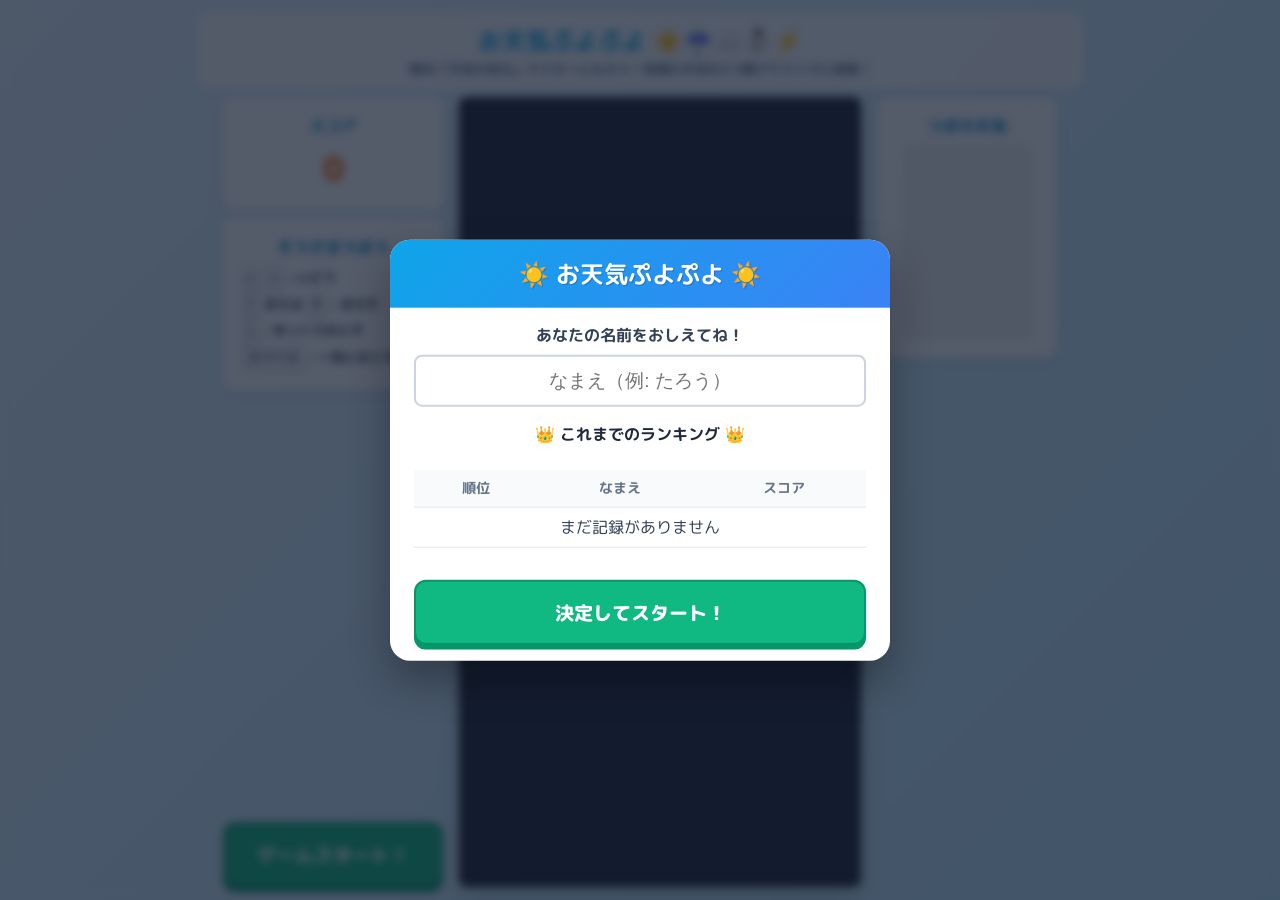
==== index.html @ d5049579 "Initial commit" ====
<!DOCTYPE html>
<html lang="ja">
<head>
    <meta charset="UTF-8">
    <meta name="viewport" content="width=device-width, initial-scale=1.0">
    <title>お天気ぷよぷよ - 理科5年「天気の変化」</title>
    <link rel="preconnect" href="https://fonts.googleapis.com">
    <link rel="preconnect" href="https://fonts.gstatic.com" crossorigin>
    <link href="https://fonts.googleapis.com/css2?family=M+PLUS+Rounded+1c:wght@500;700;800&display=swap" rel="stylesheet">
    <link rel="stylesheet" href="style.css">
</head>
<body>
    <div id="app">
        <header class="game-header">
            <h1>お天気ぷよぷよ ☀️☔☁️⛄⚡</h1>
            <p>理科「天気の変化」マスターになろう！同類の天気を4つ繋げてクイズに挑戦！</p>
        </header>

        <main class="game-container">
            <aside class="left-panel">
                <div class="panel-box score-box">
                    <h2>スコア</h2>
                    <div id="score" class="score-value">0</div>
                    <div id="chain-counter" class="chain-value hidden">1連鎖！</div>
                </div>
                
                <div class="panel-box instructions">
                    <h3>そうさほうほう</h3>
                    <ul>
                        <li><kbd>←</kbd> <kbd>→</kbd> : いどう</li>
                        <li><kbd>↑</kbd> または <kbd>X</kbd> : まわす</li>
                        <li><kbd>↓</kbd> : ゆっくりおとす</li>
                        <li><kbd>スペース</kbd> : 一気におとす</li>
                    </ul>
                </div>
                
                <button id="start-btn" class="btn btn-start">ゲームスタート！</button>
            </aside>

            <div class="board-frame-container">
                <div id="game-board" class="game-board">
                    <!-- JavaScriptでグリッド(6x12)を生成 -->
                </div>
            </div>

            <aside class="right-panel">
                <div class="panel-box next-box">
                    <h2>つぎの天気</h2>
                    <div id="next-puyo-board" class="next-puyo-board">
                        <!-- JSでネクスト表示 -->
                    </div>
                </div>
                <!-- デバッグ用またはリセット用 -->
            </aside>
        </main>
        
        <!-- モーダル: 共通のオーバーレイ -->
        <div id="overlay" class="overlay"></div>
        
        <!-- 名前入力・トップモーダル -->
        <div id="name-modal" class="modal">
            <div class="modal-header quiz-header">
                <h2>☀️ お天気ぷよぷよ ☀️</h2>
            </div>
            <div class="modal-body text-center">
                <p style="margin-bottom: 0.5rem; font-weight: bold;">あなたの名前をおしえてね！</p>
                <input type="text" id="player-name" class="name-input" placeholder="なまえ（例: たろう）" maxlength="10">
                
                <h3 style="margin-bottom: 0.5rem; font-size: 1rem; color: #1e293b;">👑 これまでのランキング 👑</h3>
                <div style="max-height: 150px; overflow-y: auto; margin-bottom: 1rem;">
                    <table class="ranking-table">
                        <thead><tr><th>順位</th><th>なまえ</th><th>スコア</th></tr></thead>
                        <tbody id="top-ranking-list">
                            <!-- JSで挿入 -->
                        </tbody>
                    </table>
                </div>

                <button id="name-submit-btn" class="btn btn-start">決定してスタート！</button>
            </div>
        </div>
        
        <!-- クイズモーダル -->
        <div id="quiz-modal" class="modal hidden">
            <div class="modal-header quiz-header">
                <h2>☁️ 天気クイズ！ ☁️</h2>
                <span class="quiz-badge">ぷよを消したボーナスチャンス</span>
            </div>
            <div class="modal-body">
                <p id="quiz-question" class="quiz-question">日本の夏の天気の特徴はどれ？</p>
                <div id="quiz-choices" class="quiz-choices">
                    <!-- 選択肢が挿入される -->
                </div>
            </div>
            <div id="quiz-feedback" class="quiz-feedback hidden">
                <span id="quiz-icon" class="quiz-icon">⭕</span>
                <p id="quiz-explanation" class="quiz-explanation">解説がここに入ります。</p>
                <button id="quiz-next-btn" class="btn btn-next hidden">つぎへ</button>
            </div>
        </div>

        <!-- ゲームオーバー＆ランキングモーダル -->
        <div id="game-over-modal" class="modal hidden">
            <div class="modal-header gameover-header">
                <h2>ゲームオーバー！</h2>
            </div>
            <div class="modal-body text-center">
                <p style="font-size: 1.2rem; margin-bottom: 0.5rem;">あなたのスコア</p>
                <div id="final-score" style="font-size: 3rem; color: #ff5722; font-weight: 800; margin-bottom: 0.5rem;">1200</div>
                <p style="color: #555; margin-bottom: 1rem;">たくさん学んでエライ！</p>
                
                <h3 style="margin-bottom: 0.5rem; color: #1e293b;">👑 ランキング 👑</h3>
                <div style="max-height: 150px; overflow-y: auto; margin-bottom: 1rem;">
                    <table class="ranking-table">
                        <thead><tr><th>順位</th><th>なまえ</th><th>スコア</th></tr></thead>
                        <tbody id="ranking-list">
                            <!-- JSで挿入 -->
                        </tbody>
                    </table>
                </div>

                <button id="restart-btn" class="btn btn-start" style="margin-top: 0.5rem; display: inline-block;">もういちど遊ぶ</button>
            </div>
        </div>

    </div>
    
    <!-- Audio Elements (optional for effects, initially just base elements without src, UI only fallback) -->
    <script src="app.js"></script>
</body>
</html>
---- style.css ----
:root {
    --bg-main: #e0f2fe;
    --primary: #0ea5e9;
    --primary-shadow: #0284c7;
    --text-main: #334155;
    --text-light: #64748b;
    --board-bg: rgba(255, 255, 255, 0.4);
    --grid-size: max(25px, min(65px, calc((100vh - 110px) / 12)));
    
    /* Weather Colors */
    --c-sunny: #fbbf24;
    --c-rainy: #3b82f6;
    --c-cloudy: #94a3b8;
    --c-snow: #e2e8f0;
    --c-thunder: #fcd34d;
}

* { box-sizing: border-box; margin: 0; padding: 0; }

body {
    font-family: 'M PLUS Rounded 1c', sans-serif;
    background: linear-gradient(135deg, #e0f2fe 0%, #bae6fd 100%);
    color: var(--text-main);
    min-height: 100vh;
    display: flex;
    justify-content: center;
    align-items: center;
    overflow: hidden;
    user-select: none;
}

#app {
    width: 100%;
    max-width: 900px;
    padding: 0.5rem;
    display: flex;
    flex-direction: column;
    gap: 0.5rem;
}

.game-header {
    text-align: center;
    background: rgba(255, 255, 255, 0.7);
    border-radius: 12px;
    padding: 0.5rem;
    box-shadow: 0 2px 10px rgba(0,0,0,0.05);
    backdrop-filter: blur(5px);
    border: 2px solid white;
}
.game-header h1 {
    font-size: 1.5rem;
    color: var(--primary);
    text-shadow: 1px 1px 0px white;
    margin: 0;
}
.game-header p {
    font-weight: 700;
    font-size: 0.8rem;
    color: var(--text-light);
    margin-top: 0.1rem;
}

.game-container {
    display: flex;
    justify-content: center;
    align-items: stretch;
    gap: 1rem;
    height: calc(var(--grid-size) * 12 + 10px);
}

.panel-box {
    background: rgba(255, 255, 255, 0.85);
    border-radius: 12px;
    padding: 1rem;
    box-shadow: 0 4px 12px rgba(0,0,0,0.08);
    border: 2px solid white;
    margin-bottom: 0.5rem;
}
.panel-box h2, .panel-box h3 {
    margin-bottom: 0.4rem;
    font-size: 1rem;
    color: var(--primary-shadow);
    text-align: center;
}

.left-panel { width: 220px; display: flex; flex-direction: column; }
.right-panel { width: 180px; }

.score-box { text-align: center; }
.score-value {
    font-size: 2rem;
    font-weight: 800;
    color: #f97316;
    text-shadow: 1px 1px 0px #fdba74;
}
.chain-value {
    color: #ef4444;
    font-weight: 800;
    font-size: 1.1rem;
    animation: bounce 0.4s infinite alternate;
}
@keyframes bounce { from { transform: translateY(0); } to { transform: translateY(-3px); } }

.instructions ul { list-style: none; font-weight: 700; font-size: 0.8rem; line-height: 1.6; }
kbd {
    background: #f1f5f9; border: 1px solid #cbd5e1; border-bottom-width: 2px;
    border-radius: 4px; padding: 0.1rem 0.3rem; font-family: monospace; display: inline-block;
}

.btn {
    border: none; border-radius: 12px; font-family: 'M PLUS Rounded 1c', sans-serif;
    font-weight: 800; font-size: 1.2rem; cursor: pointer; transition: all 0.2s;
    text-align: center; outline: none;
}
.btn:active { transform: translateY(3px); box-shadow: none !important; }
.btn-start {
    background: #10b981; color: white; padding: 1rem; width: 100%; margin-top: auto;
    box-shadow: 0 5px 0 #059669; border: 2px solid #059669;
}
.btn-start:hover { background: #34d399; }
.btn-next { background: #0ea5e9; color: white; padding: 0.8rem 1.5rem; box-shadow: 0 4px 0 #0284c7; }

/* Grid Area */
.board-frame-container {
    background: rgba(30, 41, 59, 0.9);
    border-radius: 8px;
    padding: 6px;
    box-shadow: inset 0 0 15px rgba(0,0,0,0.5), 0 5px 20px rgba(0,0,0,0.2);
}
.game-board {
    position: relative;
    width: calc(var(--grid-size) * 6);
    height: calc(var(--grid-size) * 12);
    background: rgba(15, 23, 42, 0.5); /* Field inner bg */
    border-radius: 6px;
    overflow: hidden;
}
.next-puyo-board {
    position: relative;
    width: calc(var(--grid-size) * 2);
    height: calc(var(--grid-size) * 3);
    margin: 0 auto;
    background: rgba(0, 0, 0, 0.05); border-radius: 8px;
}

/* Puyo Styling */
.puyo {
    position: absolute;
    width: var(--grid-size);
    height: var(--grid-size);
    /* Soft border radius by default, can be modified for connections later */
    border-radius: 50%;
    display: flex; justify-content: center; align-items: center;
    font-size: calc(var(--grid-size) * 0.55);
    transition: transform 0.1s linear; /* Smooth falling */
    z-index: 5;
    box-shadow: inset -2px -2px 6px rgba(0,0,0,0.2), inset 2px 2px 6px rgba(255,255,255,0.4);
}

.puyo.falling {
    z-index: 10;
}

/* Base styles for types */
.puyo[data-type="1"] { background-color: var(--c-sunny); } /* 晴れ */
.puyo[data-type="2"] { background-color: var(--c-rainy); } /* 雨 */
.puyo[data-type="3"] { background-color: var(--c-cloudy); } /* 曇り */
.puyo[data-type="4"] { background-color: var(--c-snow); } /* 雪 */
.puyo[data-type="5"] { background-color: var(--c-thunder); } /* 雷 */

/* Icon handling */
.puyo::after { content: attr(data-icon); }

/* Erase animation */
.puyo-vanishing {
    animation: pop 0.4s ease-out forwards;
}
@keyframes pop {
    0% { transform: scale(1); opacity: 1; }
    50% { transform: scale(1.3); opacity: 0.8; }
    100% { transform: scale(0); opacity: 0; }
}

/* Modals */
.overlay {
    position: fixed; inset: 0; background: rgba(15, 23, 42, 0.7);
    backdrop-filter: blur(4px); z-index: 99;
}
.modal {
    position: fixed; top: 50%; left: 50%; transform: translate(-50%, -50%);
    width: 90%; max-width: 500px;
    background: white; border-radius: 20px; z-index: 100;
    box-shadow: 0 20px 40px rgba(0,0,0,0.3); overflow: hidden;
    animation: modalSlideIn 0.3s cubic-bezier(0.175, 0.885, 0.32, 1.275);
    max-height: 95vh;
    display: flex;
    flex-direction: column;
}
@keyframes modalSlideIn {
    from { opacity: 0; transform: translate(-50%, -40%) scale(0.9); }
    to { opacity: 1; transform: translate(-50%, -50%) scale(1); }
}

.modal-header { padding: 1rem; text-align: center; color: white; flex-shrink: 0; }
.quiz-header { background: linear-gradient(135deg, #0ea5e9, #3b82f6); }
.gameover-header { background: linear-gradient(135deg, #ef4444, #b91c1c); }
.modal-header h2 { font-size: 1.5rem; text-shadow: 1px 1px 0 rgba(0,0,0,0.2); margin: 0; }
.quiz-badge { display: inline-block; background: #fbbf24; color: #78350f; font-size: 0.8rem; font-weight: bold; padding: 2px 8px; border-radius: 12px; margin-top: 5px; }

.modal-body { padding: 1rem 1.5rem; overflow-y: auto; flex: 1; }
.quiz-question { font-size: 1.15rem; font-weight: 800; margin-bottom: 1rem; text-align: center; }

.quiz-choices { display: flex; flex-direction: column; gap: 0.5rem; }
.choice-btn {
    background: #f1f5f9; border: 2px solid #cbd5e1; border-radius: 10px;
    padding: 0.8rem; font-size: 1rem; font-weight: 700; cursor: pointer;
    text-align: left; transition: all 0.2s; color: var(--text-main);
}
.choice-btn:hover:not(:disabled) { background: #e2e8f0; border-color: #94a3b8; transform: translateX(5px); }
.choice-btn.correct { background: #dcfce7; border-color: #22c55e; color: #15803d; }
.choice-btn.wrong { background: #fee2e2; border-color: #ef4444; color: #b91c1c; }
.choice-btn:disabled { cursor: default; }

.quiz-feedback {
    background: #f8fafc; border-top: 1px solid #e2e8f0; padding: 1rem;
    text-align: center; display: flex; flex-direction: column; align-items: center; gap: 0.5rem; flex-shrink: 0;
}
.quiz-icon { font-size: 2rem; animation: popIcon 0.5s cubic-bezier(0.175, 0.885, 0.32, 1.275); margin: 0; }
@keyframes popIcon { 0% { transform: scale(0); } 100% { transform: scale(1); } }
.quiz-explanation { font-size: 0.95rem; font-weight: 700; color: var(--text-main); line-height: 1.4; margin: 0; }

/* Ranking Forms */
.name-input { width: 100%; padding: 0.8rem; border-radius: 8px; border: 2px solid #cbd5e1; font-size: 1.2rem; margin-bottom: 1rem; text-align: center; }
.ranking-table { width: 100%; border-collapse: collapse; margin-block: 1rem; }
.ranking-table th, .ranking-table td { padding: 0.5rem; text-align: center; border-bottom: 1px solid #e2e8f0; }
.ranking-table th { background: #f8fafc; color: #64748b; font-size: 0.9rem; }
.ranking-table tr.my-score { background: #fffbeb; font-weight: bold; color: #d97706; }
.medal { font-size: 1.2rem; }

.hidden { display: none !important; }
.text-center { text-align: center; }
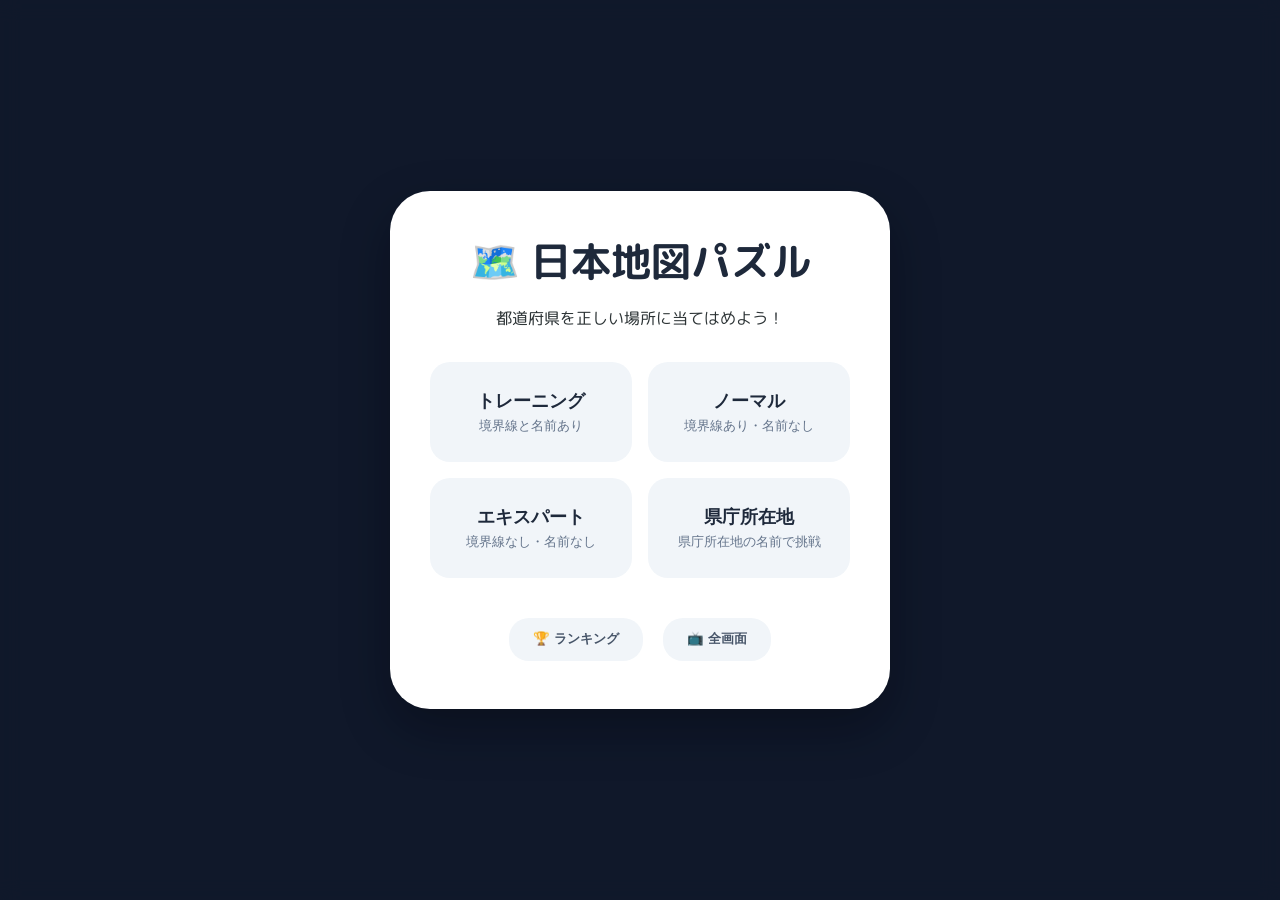
==== commit 9650a24d: "Add new Moral Classmate AI application" ====
--- a/index.html
+++ b/index.html
@@ -2,130 +2,130 @@
 <html lang="ja">
 <head>
     <meta charset="UTF-8">
-    <meta name="viewport" content="width=device-width, initial-scale=1.0">
-    <title>お天気ぷよぷよ - 理科5年「天気の変化」</title>
+    <meta name="viewport" content="width=device-width, initial-scale=1.0, maximum-scale=1.0, user-scalable=no">
+    <title>あそんでまなべる 日本地図パズル - Web版</title>
     <link rel="preconnect" href="https://fonts.googleapis.com">
     <link rel="preconnect" href="https://fonts.gstatic.com" crossorigin>
-    <link href="https://fonts.googleapis.com/css2?family=M+PLUS+Rounded+1c:wght@500;700;800&display=swap" rel="stylesheet">
+    <link href="https://fonts.googleapis.com/css2?family=M+PLUS+Rounded+1c:wght@400;700;800&display=swap" rel="stylesheet">
     <link rel="stylesheet" href="style.css">
 </head>
 <body>
     <div id="app">
-        <header class="game-header">
-            <h1>お天気ぷよぷよ ☀️☔☁️⛄⚡</h1>
-            <p>理科「天気の変化」マスターになろう！同類の天気を4つ繋げてクイズに挑戦！</p>
-        </header>
-
-        <main class="game-container">
-            <aside class="left-panel">
-                <div class="panel-box score-box">
-                    <h2>スコア</h2>
-                    <div id="score" class="score-value">0</div>
-                    <div id="chain-counter" class="chain-value hidden">1連鎖！</div>
+        <!-- Start Screen -->
+        <div id="start-screen" class="overlay-screen active">
+            <div class="menu-card">
+                <h1>🗺️ 日本地図パズル</h1>
+                <p>都道府県を正しい場所に当てはめよう！</p>
+                <div class="mode-selector">
+                    <button class="mode-btn" data-mode="beginner">
+                        <span class="mode-title">トレーニング</span>
+                        <span class="mode-desc">境界線と名前あり</span>
+                    </button>
+                    <button class="mode-btn" data-mode="normal">
+                        <span class="mode-title">ノーマル</span>
+                        <span class="mode-desc">境界線あり・名前なし</span>
+                    </button>
+                    <button class="mode-btn" data-mode="expert">
+                        <span class="mode-title">エキスパート</span>
+                        <span class="mode-desc">境界線なし・名前なし</span>
+                    </button>
+                    <button class="mode-btn" data-mode="capitals">
+                        <span class="mode-title">県庁所在地</span>
+                        <span class="mode-desc">県庁所在地の名前で挑戦</span>
+                    </button>
                 </div>
-                
-                <div class="panel-box instructions">
-                    <h3>そうさほうほう</h3>
-                    <ul>
-                        <li><kbd>←</kbd> <kbd>→</kbd> : いどう</li>
-                        <li><kbd>↑</kbd> または <kbd>X</kbd> : まわす</li>
-                        <li><kbd>↓</kbd> : ゆっくりおとす</li>
-                        <li><kbd>スペース</kbd> : 一気におとす</li>
-                    </ul>
+                <div class="global-actions">
+                    <button id="rank-btn" class="secondary-btn">🏆 ランキング</button>
+                    <button id="fullscreen-btn" class="secondary-btn">📺 全画面</button>
                 </div>
-                
-                <button id="start-btn" class="btn btn-start">ゲームスタート！</button>
-            </aside>
-
-            <div class="board-frame-container">
-                <div id="game-board" class="game-board">
-                    <!-- JavaScriptでグリッド(6x12)を生成 -->
-                </div>
-            </div>
-
-            <aside class="right-panel">
-                <div class="panel-box next-box">
-                    <h2>つぎの天気</h2>
-                    <div id="next-puyo-board" class="next-puyo-board">
-                        <!-- JSでネクスト表示 -->
-                    </div>
-                </div>
-                <!-- デバッグ用またはリセット用 -->
-            </aside>
-        </main>
-        
-        <!-- モーダル: 共通のオーバーレイ -->
-        <div id="overlay" class="overlay"></div>
-        
-        <!-- 名前入力・トップモーダル -->
-        <div id="name-modal" class="modal">
-            <div class="modal-header quiz-header">
-                <h2>☀️ お天気ぷよぷよ ☀️</h2>
-            </div>
-            <div class="modal-body text-center">
-                <p style="margin-bottom: 0.5rem; font-weight: bold;">あなたの名前をおしえてね！</p>
-                <input type="text" id="player-name" class="name-input" placeholder="なまえ（例: たろう）" maxlength="10">
-                
-                <h3 style="margin-bottom: 0.5rem; font-size: 1rem; color: #1e293b;">👑 これまでのランキング 👑</h3>
-                <div style="max-height: 150px; overflow-y: auto; margin-bottom: 1rem;">
-                    <table class="ranking-table">
-                        <thead><tr><th>順位</th><th>なまえ</th><th>スコア</th></tr></thead>
-                        <tbody id="top-ranking-list">
-                            <!-- JSで挿入 -->
-                        </tbody>
-                    </table>
-                </div>
-
-                <button id="name-submit-btn" class="btn btn-start">決定してスタート！</button>
-            </div>
-        </div>
-        
-        <!-- クイズモーダル -->
-        <div id="quiz-modal" class="modal hidden">
-            <div class="modal-header quiz-header">
-                <h2>☁️ 天気クイズ！ ☁️</h2>
-                <span class="quiz-badge">ぷよを消したボーナスチャンス</span>
-            </div>
-            <div class="modal-body">
-                <p id="quiz-question" class="quiz-question">日本の夏の天気の特徴はどれ？</p>
-                <div id="quiz-choices" class="quiz-choices">
-                    <!-- 選択肢が挿入される -->
-                </div>
-            </div>
-            <div id="quiz-feedback" class="quiz-feedback hidden">
-                <span id="quiz-icon" class="quiz-icon">⭕</span>
-                <p id="quiz-explanation" class="quiz-explanation">解説がここに入ります。</p>
-                <button id="quiz-next-btn" class="btn btn-next hidden">つぎへ</button>
             </div>
         </div>
 
-        <!-- ゲームオーバー＆ランキングモーダル -->
-        <div id="game-over-modal" class="modal hidden">
-            <div class="modal-header gameover-header">
-                <h2>ゲームオーバー！</h2>
-            </div>
-            <div class="modal-body text-center">
-                <p style="font-size: 1.2rem; margin-bottom: 0.5rem;">あなたのスコア</p>
-                <div id="final-score" style="font-size: 3rem; color: #ff5722; font-weight: 800; margin-bottom: 0.5rem;">1200</div>
-                <p style="color: #555; margin-bottom: 1rem;">たくさん学んでエライ！</p>
-                
-                <h3 style="margin-bottom: 0.5rem; color: #1e293b;">👑 ランキング 👑</h3>
-                <div style="max-height: 150px; overflow-y: auto; margin-bottom: 1rem;">
-                    <table class="ranking-table">
-                        <thead><tr><th>順位</th><th>なまえ</th><th>スコア</th></tr></thead>
-                        <tbody id="ranking-list">
-                            <!-- JSで挿入 -->
-                        </tbody>
-                    </table>
+        <!-- Game Screen -->
+        <div id="game-screen" class="hidden">
+            <header class="game-header">
+                <div class="header-left">
+                    <button id="back-btn" class="icon-btn">🏠</button>
+                    <div class="game-info">
+                        <span id="current-mode-label">ノーマル</span>
+                        <div id="timer">00:00</div>
+                    </div>
                 </div>
+                <div class="progress-bar-container">
+                    <div id="progress-bar" style="width: 0%"></div>
+                    <span id="progress-text">0 / 47</span>
+                </div>
+                <div class="header-right">
+                    <button id="voice-toggle" class="icon-btn" title="読み上げON/OFF">🔊</button>
+                    <button id="zoom-in" class="icon-btn">+</button>
+                    <button id="zoom-out" class="icon-btn">-</button>
+                </div>
+            </header>
 
-                <button id="restart-btn" class="btn btn-start" style="margin-top: 0.5rem; display: inline-block;">もういちど遊ぶ</button>
+            <main id="game-viewport">
+                <div id="map-world">
+                    <!-- The SVG Map will be injected here -->
+                    <svg id="game-svg" viewBox="0 0 1000 1000">
+                        <defs>
+                            <filter id="shadow" x="-20%" y="-20%" width="140%" height="140%">
+                                <feGaussianBlur in="SourceAlpha" stdDeviation="3" />
+                                <feOffset dx="2" dy="2" result="offsetblur" />
+                                <feComponentTransfer>
+                                    <feFuncA type="linear" slope="0.3" />
+                                </feComponentTransfer>
+                                <feMerge>
+                                    <feMergeNode />
+                                    <feMergeNode in="SourceGraphic" />
+                                </feMerge>
+                            </filter>
+                        </defs>
+                        <g id="map-camera">
+                            <g id="map-base"></g>
+                            <g id="map-targets"></g>
+                            <g id="map-pieces"></g>
+                        </g>
+                    </svg>
+                </div>
+            </main>
+
+            <div class="tray-wrapper">
+                <button id="tray-prev" class="tray-arrow">◀</button>
+                <footer id="tray-container" class="piece-tray">
+                    <!-- Draggable pieces go here -->
+                </footer>
+                <button id="tray-next" class="tray-arrow">▶</button>
             </div>
         </div>
 
+        <!-- Result Screen -->
+        <div id="result-screen" class="overlay-screen hidden">
+            <div class="result-card">
+                <h2>🎉 クリア！</h2>
+                <div class="result-stats">
+                    <div class="stat-item">
+                        <label>タイム</label>
+                        <span id="final-time">02:30</span>
+                    </div>
+                    <div class="stat-item">
+                        <label>ランク</label>
+                        <span id="final-rank">S</span>
+                    </div>
+                </div>
+                <div id="reward-panel" class="reward-panel">
+                    <!-- Panels earned -->
+                </div>
+                <div class="result-actions">
+                    <button id="retry-btn" class="primary-btn">もういちど</button>
+                    <button id="result-home-btn" class="secondary-btn">ホームへ</button>
+                </div>
+            </div>
+        </div>
     </div>
-    
-    <!-- Audio Elements (optional for effects, initially just base elements without src, UI only fallback) -->
+
+    <!-- Hidden audio elements -->
+    <audio id="se-snap" src="https://assets.mixkit.co/active_storage/sfx/2019/2019-preview.mp3"></audio>
+    <audio id="se-win" src="https://assets.mixkit.co/active_storage/sfx/1435/1435-preview.mp3"></audio>
+
     <script src="app.js"></script>
 </body>
 </html>
--- a/style.css
+++ b/style.css
@@ -1,241 +1,431 @@
+/* 
+  Japan Map Puzzle - Style Sheet
+  Designed to be fun, tactile, and premium.
+*/
+
+@import url('https://fonts.googleapis.com/css2?family=M+PLUS+Rounded+1c:wght@400;700;800&display=swap');
+
 :root {
-    --bg-main: #e0f2fe;
-    --primary: #0ea5e9;
-    --primary-shadow: #0284c7;
-    --text-main: #334155;
-    --text-light: #64748b;
-    --board-bg: rgba(255, 255, 255, 0.4);
-    --grid-size: max(25px, min(65px, calc((100vh - 110px) / 12)));
-    
-    /* Weather Colors */
-    --c-sunny: #fbbf24;
-    --c-rainy: #3b82f6;
-    --c-cloudy: #94a3b8;
-    --c-snow: #e2e8f0;
-    --c-thunder: #fcd34d;
-}
-
-* { box-sizing: border-box; margin: 0; padding: 0; }
+    --primary: #4facfe;
+    --secondary: #00f2fe;
+    --accent: #ff7675;
+    --bg-dark: #1e293b;
+    --tray-bg: #fdfdfd;
+    --text: #2d3436;
+    --success: #55efc4;
+    --panel-gold: #ffeaa7;
+}
+
+* {
+    box-sizing: border-box;
+    margin: 0;
+    padding: 0;
+    -webkit-tap-highlight-color: transparent;
+    user-select: none;
+}
 
 body {
     font-family: 'M PLUS Rounded 1c', sans-serif;
-    background: linear-gradient(135deg, #e0f2fe 0%, #bae6fd 100%);
-    color: var(--text-main);
-    min-height: 100vh;
-    display: flex;
-    justify-content: center;
-    align-items: center;
+    background-color: var(--bg-dark);
+    color: var(--text);
+    height: 100vh;
+    height: 100dvh; /* Dynamic viewport height for mobile */
+    width: 100vw;
     overflow: hidden;
-    user-select: none;
+    margin: 0;
 }
 
 #app {
-    width: 100%;
-    max-width: 900px;
-    padding: 0.5rem;
+    position: relative;
+    width: 100%;
+    height: 100%;
     display: flex;
     flex-direction: column;
-    gap: 0.5rem;
+}
+
+/* Screens */
+.overlay-screen {
+    position: absolute;
+    top: 0;
+    left: 0;
+    width: 100%;
+    height: 100%;
+    background: rgba(15, 23, 42, 0.9);
+    backdrop-filter: blur(10px);
+    z-index: 100;
+    display: flex;
+    align-items: center;
+    justify-content: center;
+    opacity: 1;
+    visibility: visible;
+    transition: all 0.4s ease;
+}
+
+.overlay-screen.hidden {
+    opacity: 0;
+    visibility: hidden;
+    pointer-events: none;
+}
+
+.menu-card, .result-card {
+    background: white;
+    padding: 2.5rem;
+    border-radius: 40px;
+    width: 90%;
+    max-width: 500px;
+    text-align: center;
+    box-shadow: 0 20px 50px rgba(0,0,0,0.3);
+    transform: scale(1);
+    transition: transform 0.3s cubic-bezier(0.175, 0.885, 0.32, 1.275);
+}
+
+.overlay-screen.hidden .menu-card {
+    transform: scale(0.8);
+}
+
+h1 {
+    font-size: 2.5rem;
+    margin-bottom: 1rem;
+    color: var(--bg-dark);
+}
+
+/* Mode Buttons */
+.mode-selector {
+    display: grid;
+    grid-template-columns: 1fr 1fr;
+    gap: 1rem;
+    margin: 2rem 0;
+}
+
+.mode-btn {
+    background: #f1f5f9;
+    border: 3px solid transparent;
+    padding: 1.5rem 1rem;
+    border-radius: 20px;
+    cursor: pointer;
+    transition: all 0.2s;
+    display: flex;
+    flex-direction: column;
+    align-items: center;
+    gap: 0.3rem;
+}
+
+.mode-btn:hover {
+    transform: translateY(-5px);
+    background: white;
+    border-color: var(--primary);
+    box-shadow: 0 10px 20px rgba(0,0,0,0.1);
+}
+
+.mode-title {
+    font-weight: 800;
+    font-size: 1.1rem;
+    color: var(--bg-dark);
+}
+
+.mode-desc {
+    font-size: 0.8rem;
+    color: #64748b;
+}
+
+/* Game Interface */
+#game-screen {
+    height: 100%;
+    display: flex;
+    flex-direction: column;
+    background: #e2e8f0;
 }
 
 .game-header {
+    background: white;
+    padding: 0.8rem 1.5rem;
+    display: flex;
+    align-items: center;
+    justify-content: space-between;
+    box-shadow: 0 4px 10px rgba(0,0,0,0.05);
+    z-index: 100;
+}
+
+.header-left {
+    display: flex;
+    align-items: center;
+    gap: 1rem;
+}
+
+.game-info {
+    display: flex;
+    flex-direction: column;
+}
+
+#current-mode-label {
+    font-size: 0.7rem;
+    font-weight: 800;
+    color: var(--primary);
+}
+
+#timer {
+    font-size: 1.5rem;
+    font-weight: 800;
+    font-variant-numeric: tabular-nums;
+}
+
+.progress-bar-container {
+    flex: 1;
+    max-width: 300px;
+    height: 12px;
+    background: #f1f5f9;
+    border-radius: 6px;
+    margin: 0 1rem;
+    position: relative;
+    overflow: hidden;
+}
+
+#progress-bar {
+    height: 100%;
+    background: linear-gradient(90deg, var(--primary), var(--secondary));
+    transition: width 0.3s ease;
+}
+
+#progress-text {
+    position: absolute;
+    width: 100%;
     text-align: center;
-    background: rgba(255, 255, 255, 0.7);
-    border-radius: 12px;
-    padding: 0.5rem;
-    box-shadow: 0 2px 10px rgba(0,0,0,0.05);
-    backdrop-filter: blur(5px);
-    border: 2px solid white;
-}
-.game-header h1 {
+    top: 15px;
+    font-size: 0.7rem;
+    font-weight: 800;
+    color: #94a3b8;
+}
+
+/* Viewport & SVG */
+#game-viewport {
+    flex: 1;
+    position: relative;
+    overflow: hidden;
+    touch-action: none;
+    padding-bottom: 180px;
+}
+
+#map-world {
+    width: 100%;
+    height: 100%;
+    cursor: grab;
+}
+
+#game-svg {
+    width: 100%;
+    height: 100%;
+    max-width: 100%;
+    max-height: 100%;
+}
+
+/* SVG Elements Styling */
+.target-path {
+    fill: #cbd5e1;
+    stroke: #94a3b8;
+    stroke-width: 1;
+    transition: fill 0.3s;
+}
+
+.target-path.hint {
+    fill: #f8fafc;
+}
+
+.target-path.completed {
+    fill: var(--success);
+    stroke: #fff;
+    stroke-width: 2;
+}
+
+.piece-path {
+    cursor: grab;
+    filter: drop-shadow(2px 4px 6px rgba(0,0,0,0.1));
+}
+
+.piece-path:active {
+    cursor: grabbing;
+    filter: drop-shadow(5px 10px 15px rgba(0,0,0,0.2));
+}
+
+.piece-path.snapped {
+    pointer-events: none;
+    opacity: 0; /* The target becomes visible instead */
+}
+
+.label-text {
+    pointer-events: none;
+    font-size: 14px;
+    font-weight: 700;
+    fill: #334155;
+    text-anchor: middle;
+}
+
+/* Piece Tray */
+.tray-wrapper {
+    position: fixed;
+    bottom: 0;
+    left: 0;
+    width: 100%;
+    height: 180px;
+    background: rgba(255, 255, 255, 0.95);
+    backdrop-filter: blur(10px);
+    border-top: 2px solid #e2e8f0;
+    display: flex;
+    align-items: center;
+    z-index: 200;
+    box-shadow: 0 -10px 30px rgba(0,0,0,0.1);
+}
+
+.piece-tray {
+    flex: 1;
+    height: 100%;
+    display: flex;
+    flex-direction: row;
+    align-items: center;
+    justify-content: flex-start;
+    padding: 0 1rem;
+    overflow-x: auto;
+    overflow-y: hidden;
+    gap: 1.2rem;
+    scrollbar-width: thin;
+    scrollbar-color: var(--primary) transparent;
+    scroll-behavior: smooth;
+    -webkit-overflow-scrolling: touch;
+}
+
+.piece-tray::-webkit-scrollbar {
+    height: 6px;
+    display: block; /* Show scrollbar */
+}
+
+.piece-tray::-webkit-scrollbar-thumb {
+    background: #cbd5e1;
+    border-radius: 10px;
+}
+
+.tray-arrow {
+    background: white;
+    border: none;
+    width: 50px;
+    height: 100%;
     font-size: 1.5rem;
     color: var(--primary);
-    text-shadow: 1px 1px 0px white;
-    margin: 0;
-}
-.game-header p {
+    cursor: pointer;
+    display: flex;
+    align-items: center;
+    justify-content: center;
+    transition: background 0.2s;
+    z-index: 210;
+}
+
+.tray-arrow:hover {
+    background: #f1f5f9;
+}
+
+.tray-arrow:active {
+    background: #e2e8f0;
+}
+
+.tray-item {
+    min-width: 100px;
+    height: 140px;
+    background: #f8fafc;
+    border-radius: 20px;
+    display: flex;
+    flex-direction: column;
+    align-items: center;
+    justify-content: center;
+    padding: 0.5rem;
+    flex-shrink: 0;
+    border: 2px solid #e2e8f0;
+    transition: all 0.2s;
+    cursor: grab;
+    box-shadow: 0 4px 6px rgba(0,0,0,0.05);
+}
+
+.tray-item:hover {
+    background: white;
+    border-color: var(--primary);
+    transform: translateY(-5px);
+    box-shadow: 0 8px 15px rgba(0,0,0,0.1);
+}
+
+.tray-item svg {
+    width: 70px;
+    height: 70px;
+    pointer-events: none;
+}
+
+.tray-item span {
+    margin-top: 0.5rem;
+    font-size: 0.8rem;
+    font-weight: 800;
+    color: #475569;
+    text-align: center;
+}
+
+/* Actions */
+.primary-btn {
+    background: linear-gradient(135deg, var(--primary) 0%, var(--secondary) 100%);
+    color: white;
+    border: none;
+    padding: 1rem 2.5rem;
+    border-radius: 30px;
+    font-size: 1.2rem;
+    font-weight: 800;
+    cursor: pointer;
+    box-shadow: 0 10px 20px rgba(79, 172, 254, 0.3);
+}
+
+.secondary-btn {
+    background: #f1f5f9;
+    color: #475569;
+    border: none;
+    padding: 0.8rem 1.5rem;
+    border-radius: 20px;
     font-weight: 700;
-    font-size: 0.8rem;
-    color: var(--text-light);
-    margin-top: 0.1rem;
-}
-
-.game-container {
-    display: flex;
-    justify-content: center;
-    align-items: stretch;
+    cursor: pointer;
+    margin: 0.5rem;
+}
+
+.icon-btn {
+    background: #f1f5f9;
+    border: none;
+    width: 44px;
+    height: 44px;
+    border-radius: 12px;
+    font-size: 1.2rem;
+    cursor: pointer;
+    display: flex;
+    align-items: center;
+    justify-content: center;
+}
+
+.hidden {
+    display: none !important;
+}
+
+/* Animations */
+@keyframes bounceIn {
+    0% { transform: scale(0.5); opacity: 0; }
+    70% { transform: scale(1.1); }
+    100% { transform: scale(1); opacity: 1; }
+}
+
+.reward-panel {
+    display: flex;
+    justify-content: center;
     gap: 1rem;
-    height: calc(var(--grid-size) * 12 + 10px);
-}
-
-.panel-box {
-    background: rgba(255, 255, 255, 0.85);
-    border-radius: 12px;
-    padding: 1rem;
-    box-shadow: 0 4px 12px rgba(0,0,0,0.08);
-    border: 2px solid white;
-    margin-bottom: 0.5rem;
-}
-.panel-box h2, .panel-box h3 {
-    margin-bottom: 0.4rem;
-    font-size: 1rem;
-    color: var(--primary-shadow);
-    text-align: center;
-}
-
-.left-panel { width: 220px; display: flex; flex-direction: column; }
-.right-panel { width: 180px; }
-
-.score-box { text-align: center; }
-.score-value {
-    font-size: 2rem;
-    font-weight: 800;
-    color: #f97316;
-    text-shadow: 1px 1px 0px #fdba74;
-}
-.chain-value {
-    color: #ef4444;
-    font-weight: 800;
-    font-size: 1.1rem;
-    animation: bounce 0.4s infinite alternate;
-}
-@keyframes bounce { from { transform: translateY(0); } to { transform: translateY(-3px); } }
-
-.instructions ul { list-style: none; font-weight: 700; font-size: 0.8rem; line-height: 1.6; }
-kbd {
-    background: #f1f5f9; border: 1px solid #cbd5e1; border-bottom-width: 2px;
-    border-radius: 4px; padding: 0.1rem 0.3rem; font-family: monospace; display: inline-block;
-}
-
-.btn {
-    border: none; border-radius: 12px; font-family: 'M PLUS Rounded 1c', sans-serif;
-    font-weight: 800; font-size: 1.2rem; cursor: pointer; transition: all 0.2s;
-    text-align: center; outline: none;
-}
-.btn:active { transform: translateY(3px); box-shadow: none !important; }
-.btn-start {
-    background: #10b981; color: white; padding: 1rem; width: 100%; margin-top: auto;
-    box-shadow: 0 5px 0 #059669; border: 2px solid #059669;
-}
-.btn-start:hover { background: #34d399; }
-.btn-next { background: #0ea5e9; color: white; padding: 0.8rem 1.5rem; box-shadow: 0 4px 0 #0284c7; }
-
-/* Grid Area */
-.board-frame-container {
-    background: rgba(30, 41, 59, 0.9);
-    border-radius: 8px;
-    padding: 6px;
-    box-shadow: inset 0 0 15px rgba(0,0,0,0.5), 0 5px 20px rgba(0,0,0,0.2);
-}
-.game-board {
-    position: relative;
-    width: calc(var(--grid-size) * 6);
-    height: calc(var(--grid-size) * 12);
-    background: rgba(15, 23, 42, 0.5); /* Field inner bg */
-    border-radius: 6px;
-    overflow: hidden;
-}
-.next-puyo-board {
-    position: relative;
-    width: calc(var(--grid-size) * 2);
-    height: calc(var(--grid-size) * 3);
-    margin: 0 auto;
-    background: rgba(0, 0, 0, 0.05); border-radius: 8px;
-}
-
-/* Puyo Styling */
-.puyo {
-    position: absolute;
-    width: var(--grid-size);
-    height: var(--grid-size);
-    /* Soft border radius by default, can be modified for connections later */
-    border-radius: 50%;
-    display: flex; justify-content: center; align-items: center;
-    font-size: calc(var(--grid-size) * 0.55);
-    transition: transform 0.1s linear; /* Smooth falling */
-    z-index: 5;
-    box-shadow: inset -2px -2px 6px rgba(0,0,0,0.2), inset 2px 2px 6px rgba(255,255,255,0.4);
-}
-
-.puyo.falling {
-    z-index: 10;
-}
-
-/* Base styles for types */
-.puyo[data-type="1"] { background-color: var(--c-sunny); } /* 晴れ */
-.puyo[data-type="2"] { background-color: var(--c-rainy); } /* 雨 */
-.puyo[data-type="3"] { background-color: var(--c-cloudy); } /* 曇り */
-.puyo[data-type="4"] { background-color: var(--c-snow); } /* 雪 */
-.puyo[data-type="5"] { background-color: var(--c-thunder); } /* 雷 */
-
-/* Icon handling */
-.puyo::after { content: attr(data-icon); }
-
-/* Erase animation */
-.puyo-vanishing {
-    animation: pop 0.4s ease-out forwards;
-}
-@keyframes pop {
-    0% { transform: scale(1); opacity: 1; }
-    50% { transform: scale(1.3); opacity: 0.8; }
-    100% { transform: scale(0); opacity: 0; }
-}
-
-/* Modals */
-.overlay {
-    position: fixed; inset: 0; background: rgba(15, 23, 42, 0.7);
-    backdrop-filter: blur(4px); z-index: 99;
-}
-.modal {
-    position: fixed; top: 50%; left: 50%; transform: translate(-50%, -50%);
-    width: 90%; max-width: 500px;
-    background: white; border-radius: 20px; z-index: 100;
-    box-shadow: 0 20px 40px rgba(0,0,0,0.3); overflow: hidden;
-    animation: modalSlideIn 0.3s cubic-bezier(0.175, 0.885, 0.32, 1.275);
-    max-height: 95vh;
-    display: flex;
-    flex-direction: column;
-}
-@keyframes modalSlideIn {
-    from { opacity: 0; transform: translate(-50%, -40%) scale(0.9); }
-    to { opacity: 1; transform: translate(-50%, -50%) scale(1); }
-}
-
-.modal-header { padding: 1rem; text-align: center; color: white; flex-shrink: 0; }
-.quiz-header { background: linear-gradient(135deg, #0ea5e9, #3b82f6); }
-.gameover-header { background: linear-gradient(135deg, #ef4444, #b91c1c); }
-.modal-header h2 { font-size: 1.5rem; text-shadow: 1px 1px 0 rgba(0,0,0,0.2); margin: 0; }
-.quiz-badge { display: inline-block; background: #fbbf24; color: #78350f; font-size: 0.8rem; font-weight: bold; padding: 2px 8px; border-radius: 12px; margin-top: 5px; }
-
-.modal-body { padding: 1rem 1.5rem; overflow-y: auto; flex: 1; }
-.quiz-question { font-size: 1.15rem; font-weight: 800; margin-bottom: 1rem; text-align: center; }
-
-.quiz-choices { display: flex; flex-direction: column; gap: 0.5rem; }
-.choice-btn {
-    background: #f1f5f9; border: 2px solid #cbd5e1; border-radius: 10px;
-    padding: 0.8rem; font-size: 1rem; font-weight: 700; cursor: pointer;
-    text-align: left; transition: all 0.2s; color: var(--text-main);
-}
-.choice-btn:hover:not(:disabled) { background: #e2e8f0; border-color: #94a3b8; transform: translateX(5px); }
-.choice-btn.correct { background: #dcfce7; border-color: #22c55e; color: #15803d; }
-.choice-btn.wrong { background: #fee2e2; border-color: #ef4444; color: #b91c1c; }
-.choice-btn:disabled { cursor: default; }
-
-.quiz-feedback {
-    background: #f8fafc; border-top: 1px solid #e2e8f0; padding: 1rem;
-    text-align: center; display: flex; flex-direction: column; align-items: center; gap: 0.5rem; flex-shrink: 0;
-}
-.quiz-icon { font-size: 2rem; animation: popIcon 0.5s cubic-bezier(0.175, 0.885, 0.32, 1.275); margin: 0; }
-@keyframes popIcon { 0% { transform: scale(0); } 100% { transform: scale(1); } }
-.quiz-explanation { font-size: 0.95rem; font-weight: 700; color: var(--text-main); line-height: 1.4; margin: 0; }
-
-/* Ranking Forms */
-.name-input { width: 100%; padding: 0.8rem; border-radius: 8px; border: 2px solid #cbd5e1; font-size: 1.2rem; margin-bottom: 1rem; text-align: center; }
-.ranking-table { width: 100%; border-collapse: collapse; margin-block: 1rem; }
-.ranking-table th, .ranking-table td { padding: 0.5rem; text-align: center; border-bottom: 1px solid #e2e8f0; }
-.ranking-table th { background: #f8fafc; color: #64748b; font-size: 0.9rem; }
-.ranking-table tr.my-score { background: #fffbeb; font-weight: bold; color: #d97706; }
-.medal { font-size: 1.2rem; }
-
-.hidden { display: none !important; }
-.text-center { text-align: center; }
+    margin: 1.5rem 0;
+}
+
+.panel-icon {
+    width: 60px;
+    height: 60px;
+    background: var(--panel-gold);
+    border-radius: 15px;
+    display: flex;
+    align-items: center;
+    justify-content: center;
+    font-size: 1.5rem;
+    animation: bounceIn 0.5s ease backwards;
+}
